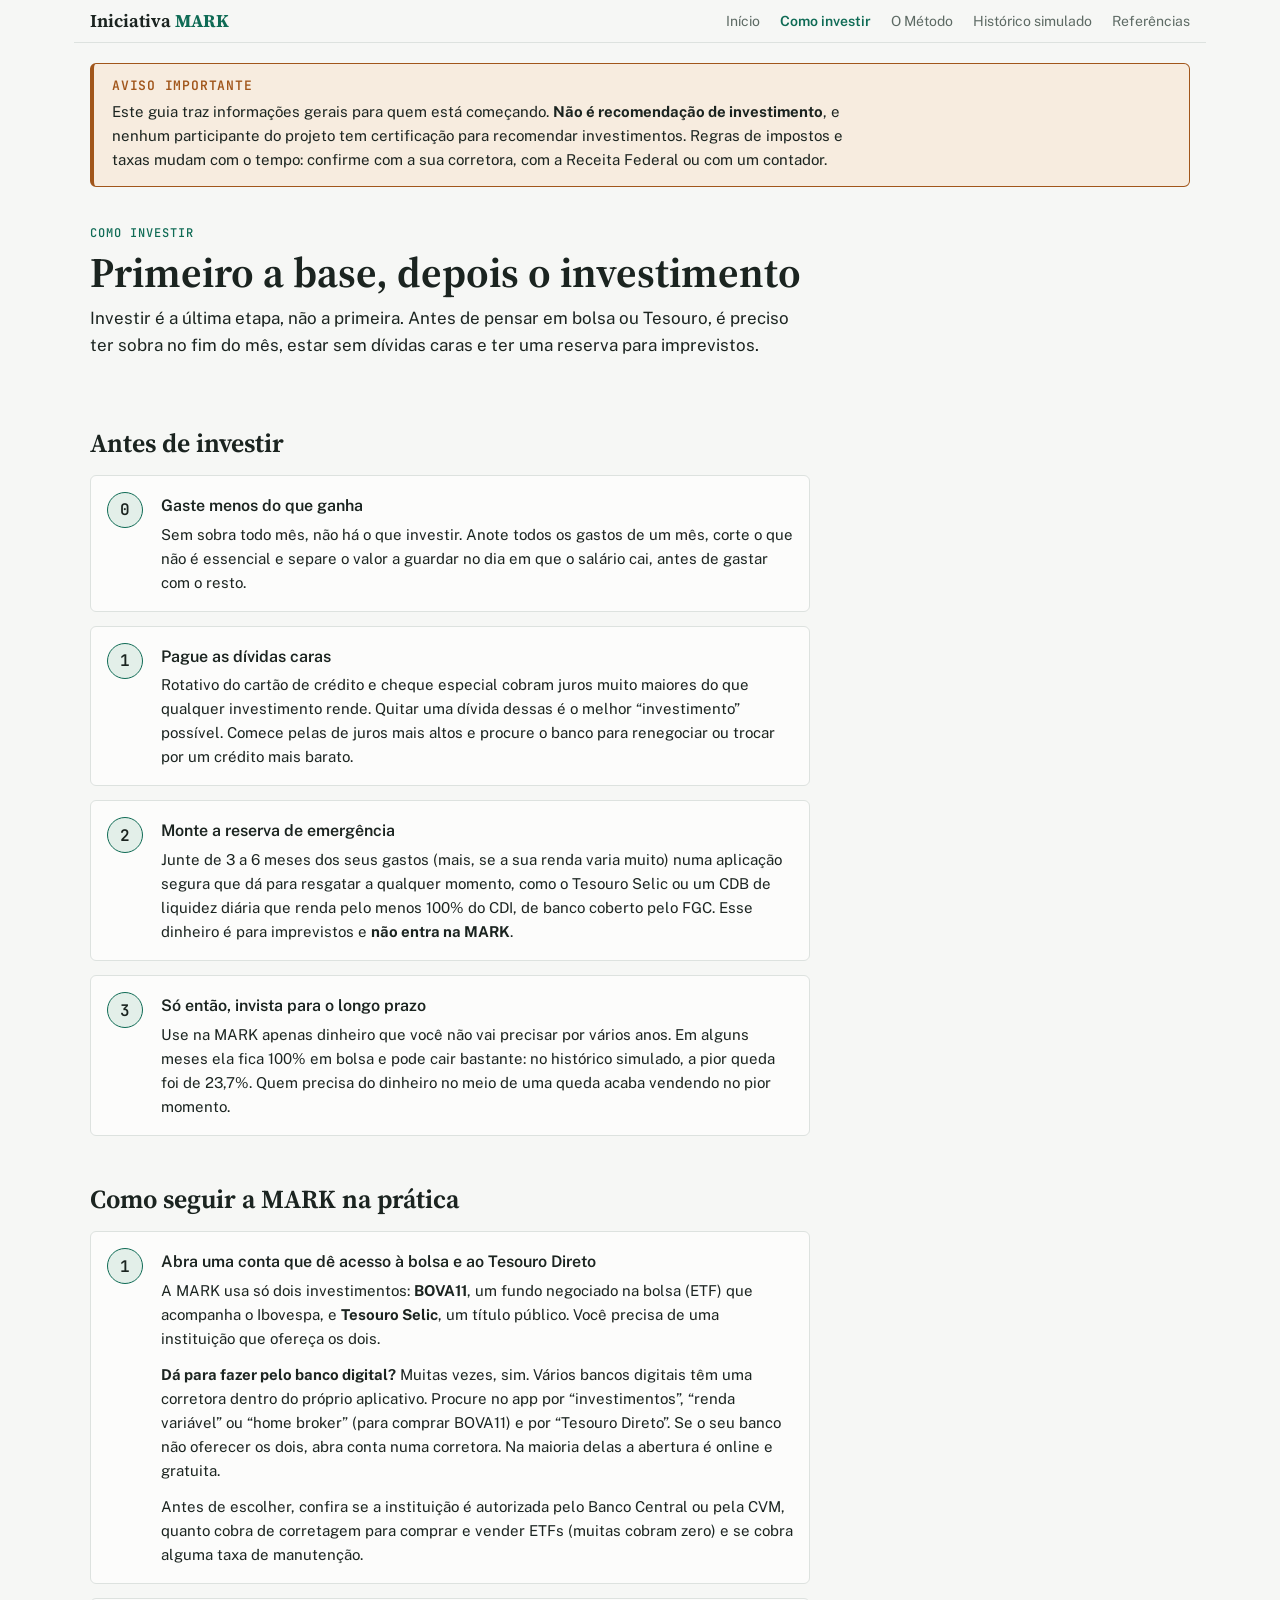
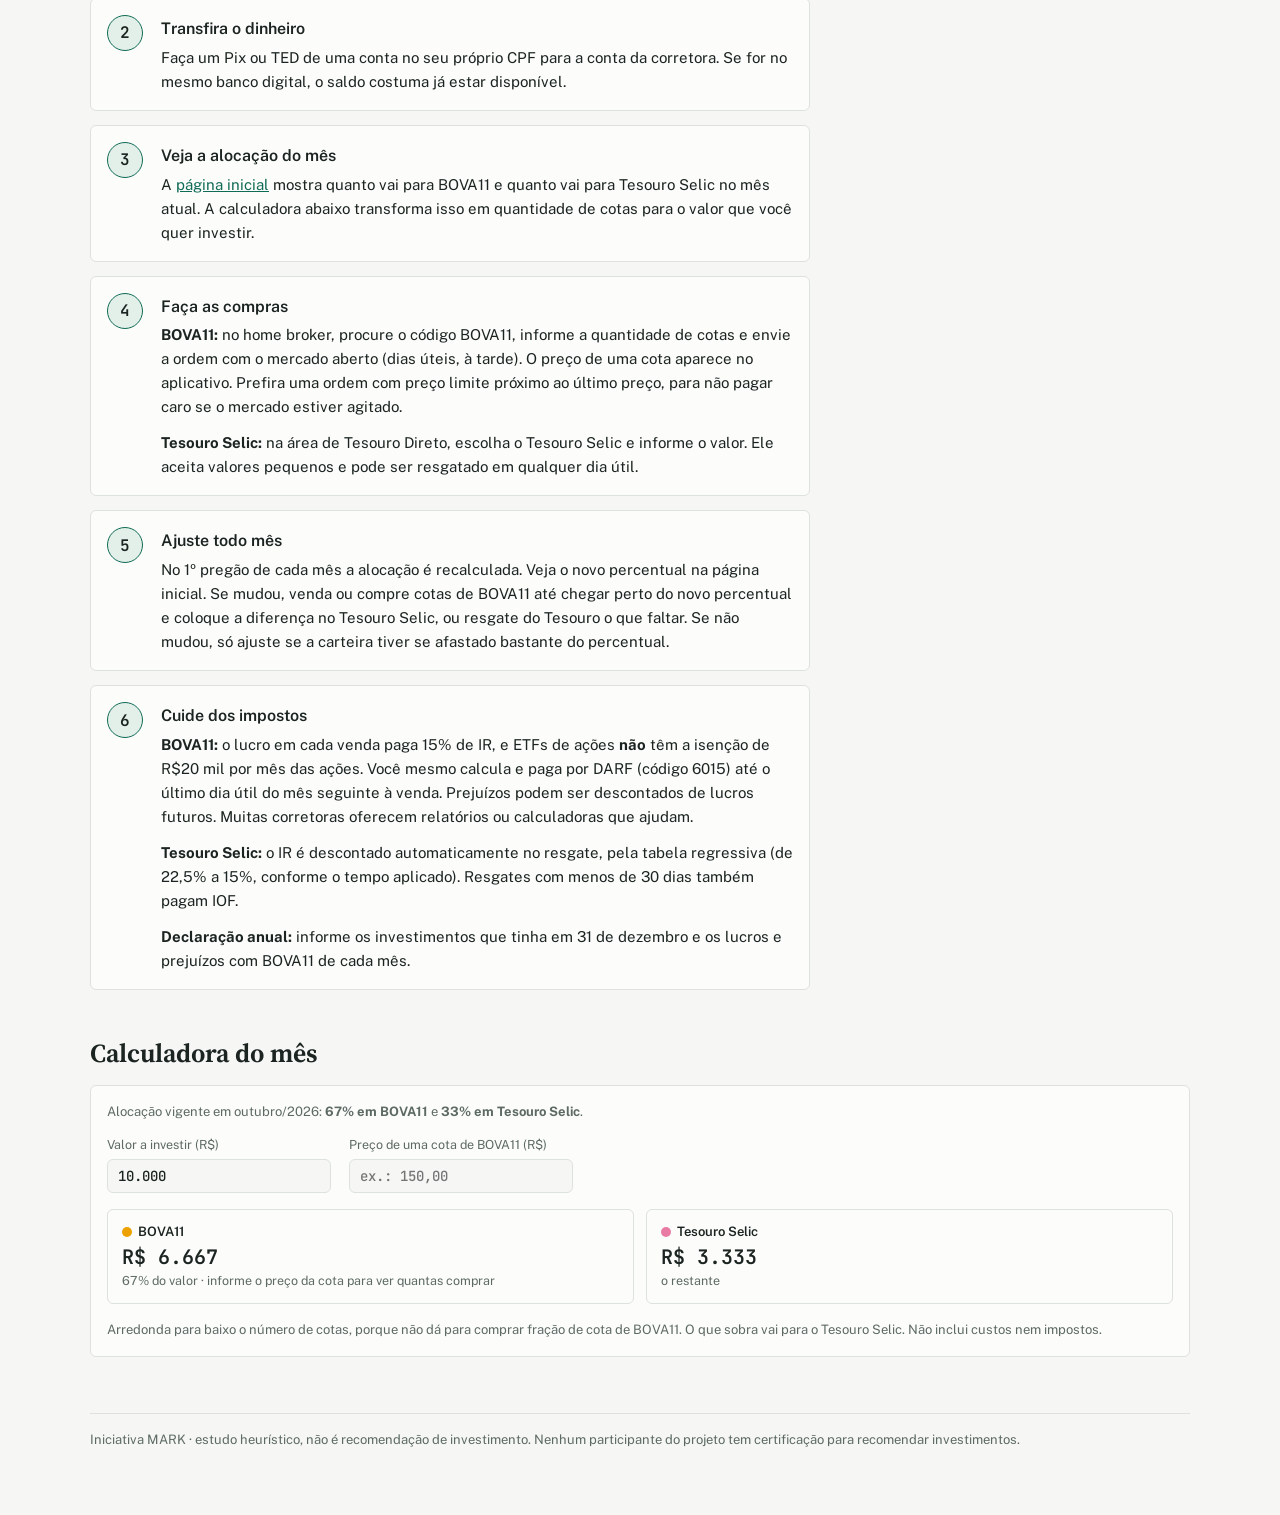
==== como-investir.html @ 8ae4ea08 "Aba Como investir; custos e impostos marcados como estimativas Co-Authored-By: Claude Opus 5.5 (1M c" ====
<!doctype html>
<html lang="pt-BR">
<head>
<meta charset="utf-8">
<meta name="viewport" content="width=device-width, initial-scale=1">
<title>Como investir · Iniciativa MARK</title>
<meta name="description" content="Os passos básicos antes de investir e como seguir a Estratégia MARK na prática: conta, compras, ajuste mensal e impostos.">
<link rel="preconnect" href="https://fonts.googleapis.com">
<link rel="stylesheet" href="https://fonts.googleapis.com/css2?family=Source+Serif+4:opsz,wght@8..60,500;8..60,650&family=Public+Sans:wght@400;500;600&family=JetBrains+Mono:wght@400;500;600&display=swap">
<link rel="stylesheet" href="assets/style.css">
</head>
<body>
<div class="wrap">
<nav class="site-nav" aria-label="Páginas">
  <a class="marca" href="./">Iniciativa <b>MARK</b></a>
  <a class="lk" href="./">Início</a>
  <a class="lk" href="como-investir.html" aria-current="page">Como investir</a>
  <a class="lk" href="metodo.html">O Método</a>
  <a class="lk" href="historico.html">Histórico simulado</a>
  <a class="lk" href="referencias.html">Referências</a>
</nav>

<section class="aviso" aria-label="Aviso importante">
  <strong>Aviso importante</strong>
  <p>Este guia traz informações gerais para quem está começando. <b>Não é recomendação de investimento</b>, e nenhum participante do projeto tem certificação para recomendar investimentos. Regras de impostos e taxas mudam com o tempo: confirme com a sua corretora, com a Receita Federal ou com um contador.</p>
</section>

<header class="pg">
  <div class="eyebrow">Como investir</div>
  <h1>Primeiro a base, depois o investimento</h1>
  <p class="lead prose">Investir é a última etapa, não a primeira. Antes de pensar em bolsa ou Tesouro, é preciso ter sobra no fim do mês, estar sem dívidas caras e ter uma reserva para imprevistos.</p>
</header>

<h2>Antes de investir</h2>
<div class="passos">
  <div class="passo"><span class="num">0</span><div>
    <h3>Gaste menos do que ganha</h3>
    <p>Sem sobra todo mês, não há o que investir. Anote todos os gastos de um mês, corte o que não é essencial e separe o valor a guardar no dia em que o salário cai, antes de gastar com o resto.</p>
  </div></div>
  <div class="passo"><span class="num">1</span><div>
    <h3>Pague as dívidas caras</h3>
    <p>Rotativo do cartão de crédito e cheque especial cobram juros muito maiores do que qualquer investimento rende. Quitar uma dívida dessas é o melhor “investimento” possível. Comece pelas de juros mais altos e procure o banco para renegociar ou trocar por um crédito mais barato.</p>
  </div></div>
  <div class="passo"><span class="num">2</span><div>
    <h3>Monte a reserva de emergência</h3>
    <p>Junte de 3 a 6 meses dos seus gastos (mais, se a sua renda varia muito) numa aplicação segura que dá para resgatar a qualquer momento, como o Tesouro Selic ou um CDB de liquidez diária que renda pelo menos 100% do CDI, de banco coberto pelo FGC. Esse dinheiro é para imprevistos e <b>não entra na MARK</b>.</p>
  </div></div>
  <div class="passo"><span class="num">3</span><div>
    <h3>Só então, invista para o longo prazo</h3>
    <p>Use na MARK apenas dinheiro que você não vai precisar por vários anos. Em alguns meses ela fica 100% em bolsa e pode cair bastante: no histórico simulado, a pior queda foi de 23,7%. Quem precisa do dinheiro no meio de uma queda acaba vendendo no pior momento.</p>
  </div></div>
</div>

<h2>Como seguir a MARK na prática</h2>
<div class="passos">
  <div class="passo"><span class="num">1</span><div>
    <h3>Abra uma conta que dê acesso à bolsa e ao Tesouro Direto</h3>
    <p>A MARK usa só dois investimentos: <b>BOVA11</b>, um fundo negociado na bolsa (ETF) que acompanha o Ibovespa, e <b>Tesouro Selic</b>, um título público. Você precisa de uma instituição que ofereça os dois.</p>
    <p><b>Dá para fazer pelo banco digital?</b> Muitas vezes, sim. Vários bancos digitais têm uma corretora dentro do próprio aplicativo. Procure no app por “investimentos”, “renda variável” ou “home broker” (para comprar BOVA11) e por “Tesouro Direto”. Se o seu banco não oferecer os dois, abra conta numa corretora. Na maioria delas a abertura é online e gratuita.</p>
    <p>Antes de escolher, confira se a instituição é autorizada pelo Banco Central ou pela CVM, quanto cobra de corretagem para comprar e vender ETFs (muitas cobram zero) e se cobra alguma taxa de manutenção.</p>
  </div></div>
  <div class="passo"><span class="num">2</span><div>
    <h3>Transfira o dinheiro</h3>
    <p>Faça um Pix ou TED de uma conta no seu próprio CPF para a conta da corretora. Se for no mesmo banco digital, o saldo costuma já estar disponível.</p>
  </div></div>
  <div class="passo"><span class="num">3</span><div>
    <h3>Veja a alocação do mês</h3>
    <p>A <a href="./">página inicial</a> mostra quanto vai para BOVA11 e quanto vai para Tesouro Selic no mês atual. A calculadora abaixo transforma isso em quantidade de cotas para o valor que você quer investir.</p>
  </div></div>
  <div class="passo"><span class="num">4</span><div>
    <h3>Faça as compras</h3>
    <p><b>BOVA11:</b> no home broker, procure o código BOVA11, informe a quantidade de cotas e envie a ordem com o mercado aberto (dias úteis, à tarde). O preço de uma cota aparece no aplicativo. Prefira uma ordem com preço limite próximo ao último preço, para não pagar caro se o mercado estiver agitado.</p>
    <p><b>Tesouro Selic:</b> na área de Tesouro Direto, escolha o Tesouro Selic e informe o valor. Ele aceita valores pequenos e pode ser resgatado em qualquer dia útil.</p>
  </div></div>
  <div class="passo"><span class="num">5</span><div>
    <h3>Ajuste todo mês</h3>
    <p>No 1º pregão de cada mês a alocação é recalculada. Veja o novo percentual na página inicial. Se mudou, venda ou compre cotas de BOVA11 até chegar perto do novo percentual e coloque a diferença no Tesouro Selic, ou resgate do Tesouro o que faltar. Se não mudou, só ajuste se a carteira tiver se afastado bastante do percentual.</p>
  </div></div>
  <div class="passo"><span class="num">6</span><div>
    <h3>Cuide dos impostos</h3>
    <p><b>BOVA11:</b> o lucro em cada venda paga 15% de IR, e ETFs de ações <b>não</b> têm a isenção de R$20 mil por mês das ações. Você mesmo calcula e paga por DARF (código 6015) até o último dia útil do mês seguinte à venda. Prejuízos podem ser descontados de lucros futuros. Muitas corretoras oferecem relatórios ou calculadoras que ajudam.</p>
    <p><b>Tesouro Selic:</b> o IR é descontado automaticamente no resgate, pela tabela regressiva (de 22,5% a 15%, conforme o tempo aplicado). Resgates com menos de 30 dias também pagam IOF.</p>
    <p><b>Declaração anual:</b> informe os investimentos que tinha em 31 de dezembro e os lucros e prejuízos com BOVA11 de cada mês.</p>
  </div></div>
</div>

<h2>Calculadora do mês</h2>
<div class="panel calc">
  <p class="meta" id="cAloc" style="margin-top:0">Carregando a alocação do mês…</p>
  <div class="filtro-campos">
    <label>Valor a investir (R$) <input type="text" inputmode="numeric" id="cValor" value="10.000"></label>
    <label>Preço de uma cota de BOVA11 (R$) <input type="text" inputmode="decimal" id="cPreco" placeholder="ex.: 150,00"></label>
  </div>
  <div class="kpis" id="cRes"></div>
  <p class="meta" style="margin:0">Arredonda para baixo o número de cotas, porque não dá para comprar fração de cota de BOVA11. O que sobra vai para o Tesouro Selic. Não inclui custos nem impostos.</p>
</div>
<footer>
  <span>Iniciativa MARK · estudo heurístico, não é recomendação de investimento. Nenhum participante do projeto tem certificação para recomendar investimentos.</span>
</footer>
</div>
<script src="assets/comum.js"></script>
<script>
const num = s => +String(s).replace(/\./g,"").replace(",",".").replace(/[^0-9.]/g,"");
carregar("data/sinais.json").then(S => {
  const meses = Object.keys(S.meses).sort(), k = meses[meses.length-1], b = S.meses[k].bova11;
  document.getElementById("cAloc").innerHTML = "Alocação vigente em " + mesBR(k) + ": <b>" + pct(b,0) + " em BOVA11</b> e <b>" + pct(1-b,0) + " em Tesouro Selic</b>.";
  const V = document.getElementById("cValor"), P = document.getElementById("cPreco");
  function calc(){
    const v = num(V.value), p = num(P.value), el = document.getElementById("cRes");
    if (!(v > 0)) { el.innerHTML = ""; return; }
    const alvo = v * b;
    let html = '<div class="kpi"><span class="nome"><span class="dot" style="background:var(--s-bova)"></span>BOVA11</span><b>' + reais(alvo) + '</b><span>' + pct(b,0) + ' do valor</span></div>';
    let selic = v - alvo;
    if (p > 0) {
      const cotas = Math.floor(alvo / p), gasto = cotas * p; selic = v - gasto;
      html = '<div class="kpi"><span class="nome"><span class="dot" style="background:var(--s-bova)"></span>BOVA11</span><b>' + nf0.format(cotas) + ' cotas</b><span>cerca de ' + reais(gasto) + '</span></div>';
    } else html = html.replace('</span></div>', ' · informe o preço da cota para ver quantas comprar</span></div>');
    html += '<div class="kpi"><span class="nome"><span class="dot" style="background:var(--s-selic)"></span>Tesouro Selic</span><b>' + reais(selic) + '</b><span>o restante</span></div>';
    el.innerHTML = html;
  }
  V.oninput = calc; P.oninput = calc; calc();
});
</script>
</body>
</html>
---- assets/style.css ----
/* Iniciativa MARK: estilos comuns a todas as páginas */
:root{
  --bg:#f6f7f5; --surface:#fcfcfb; --fg:#1b2420; --muted:#5d6a64; --line:#dde2df; --grid:#e8ebe9;
  --accent:#0f6b55; --accent-soft:#e3efe9; --warn:#a1561b; --warn-soft:#f7ecdf; --neg:#b03a2e; --pos:#1f7a4d;
  --s-mark:#2a78d6; --s-bova:#eda100; --s-selic:#e87ba4; --s-smal:#008300;
  --f-display:"Source Serif 4",Georgia,serif; --f-body:"Public Sans",system-ui,sans-serif; --f-mono:"JetBrains Mono",ui-monospace,monospace;
}
@media (prefers-color-scheme: dark){:root:not([data-theme="light"]){
  --bg:#121715; --surface:#1a1a19; --fg:#e8ede9; --muted:#a3ada8; --line:#2f3733; --grid:#262d29;
  --accent:#4fc39f; --accent-soft:#1d3a31; --warn:#e3a35f; --warn-soft:#2c2318; --neg:#ec7a6c; --pos:#61c98f;
  --s-mark:#3987e5; --s-bova:#c98500; --s-selic:#d55181; --s-smal:#008300; color-scheme:dark}}
:root[data-theme="dark"]{
  --bg:#121715; --surface:#1a1a19; --fg:#e8ede9; --muted:#a3ada8; --line:#2f3733; --grid:#262d29;
  --accent:#4fc39f; --accent-soft:#1d3a31; --warn:#e3a35f; --warn-soft:#2c2318; --neg:#ec7a6c; --pos:#61c98f;
  --s-mark:#3987e5; --s-bova:#c98500; --s-selic:#d55181; --s-smal:#008300; color-scheme:dark}
*{box-sizing:border-box}
html{-webkit-text-size-adjust:100%}
body{margin:0;background:var(--bg);color:var(--fg);font:15px/1.6 var(--f-body);padding-inline:16px;padding-block:0 64px}
.wrap{max-width:1100px;margin:0 auto}
.prose{max-width:70ch}
.site-nav{position:sticky;top:0;z-index:5;background:var(--bg);border-bottom:1px solid var(--line);margin-inline:-16px;padding:10px 16px;display:flex;align-items:center;gap:6px 20px;flex-wrap:wrap}
.site-nav .marca{font:650 18px/1 var(--f-display);color:var(--fg);text-decoration:none;margin-right:auto}
.site-nav .marca b{color:var(--accent)}
.site-nav a.lk{color:var(--muted);text-decoration:none;font-size:14px}
.site-nav a.lk:hover,.site-nav a.lk:focus-visible,.site-nav a.lk[aria-current="page"]{color:var(--accent)}
.site-nav a.lk[aria-current="page"]{font-weight:600}
header.pg{padding-block:32px 8px;display:grid;gap:10px}
.eyebrow{font:500 12px/1 var(--f-mono);letter-spacing:.08em;text-transform:uppercase;color:var(--accent)}
h1{font:650 clamp(28px,5vw,42px)/1.1 var(--f-display);margin:0;text-wrap:balance}
h2{font:650 26px/1.2 var(--f-display);margin:48px 0 8px;text-wrap:balance}
h3{font:600 16px/1.3 var(--f-body);margin:24px 0 6px}
p{margin:0 0 12px}
.lead{font-size:17px}
.meta{color:var(--muted);font-size:13px}
a{color:var(--accent)}
.aviso{margin:20px 0 8px;border:1px solid var(--warn);border-left-width:4px;background:var(--warn-soft);border-radius:6px;padding:14px 18px;display:grid;gap:6px}
.aviso strong{font:600 13px/1.2 var(--f-mono);letter-spacing:.06em;text-transform:uppercase;color:var(--warn)}
.aviso p{margin:0;max-width:85ch}
.panel{background:var(--surface);border:1px solid var(--line);border-radius:6px;padding:16px;margin:16px 0;min-width:0}
.chartbox{position:relative;height:360px}
.chartbox.sm{height:250px}
.legend{display:flex;flex-wrap:wrap;gap:6px 14px;font-size:13px;margin-bottom:10px}
.legend button{all:unset;cursor:pointer;display:inline-flex;align-items:center;gap:6px;color:var(--fg)}
.legend button[aria-pressed="false"]{opacity:.35}
.legend button:focus-visible,.chip:focus-visible{outline:2px solid var(--accent);outline-offset:2px}
.legend i{width:14px;height:3px;border-radius:2px;display:inline-block}
.legend .sw{width:12px;height:12px;border-radius:2px}
.toolbar{display:flex;flex-wrap:wrap;gap:8px;align-items:center;margin-bottom:8px;font-size:13px;color:var(--muted)}
.chip{all:unset;cursor:pointer;border:1px solid var(--line);border-radius:999px;padding:3px 10px;font:500 12.5px var(--f-mono);color:var(--muted)}
.chip[aria-pressed="true"]{background:var(--accent-soft);border-color:var(--accent);color:var(--fg)}
.tscroll{overflow-x:auto;border:1px solid var(--line);border-radius:6px;background:var(--surface)}
table{border-collapse:collapse;width:100%;font-size:13px;font-variant-numeric:tabular-nums}
th,td{padding:7px 10px;text-align:right;white-space:nowrap;border-bottom:1px solid var(--line)}
th{font-weight:600;color:var(--muted);font-size:12px}
th:first-child,td:first-child{text-align:left}
tbody tr:last-child td{border-bottom:none}
.dot{display:inline-block;width:10px;height:10px;border-radius:50%;margin-right:6px;vertical-align:-1px}
.kpis{display:grid;grid-template-columns:repeat(auto-fit,minmax(160px,1fr));gap:12px;margin:16px 0}
.kpi{background:var(--surface);border:1px solid var(--line);border-radius:6px;padding:12px 14px;display:grid;gap:2px;align-content:start}
.kpi b{font:600 20px/1.2 var(--f-mono);font-variant-numeric:tabular-nums}
.kpi span{font-size:12.5px;color:var(--muted)}
.kpi .nome{font-size:13px;color:var(--fg);font-weight:600;display:flex;align-items:center}
.grid2{display:grid;grid-template-columns:repeat(auto-fit,minmax(min(100%,440px),1fr));gap:16px}
.grid2>*{min-width:0}
.callout{border-left:3px solid var(--accent);background:var(--surface);padding:12px 16px;margin:16px 0;max-width:75ch;font-size:14px}
.neg{color:var(--neg)} .pos{color:var(--pos)}
/* alocação do mês */
.aloc{display:grid;grid-template-columns:repeat(auto-fit,minmax(min(100%,300px),1fr));gap:16px;margin:16px 0}
.aloc .panel{margin:0}
.barra{display:flex;height:44px;border-radius:6px;overflow:hidden;margin:12px 0 10px;gap:2px}
.barra span{display:flex;align-items:center;justify-content:center;color:#fff;font:600 15px var(--f-mono);min-width:0}
.aloc-linhas{display:grid;gap:6px;font-size:14px}
.aloc-linhas div{display:flex;justify-content:space-between;gap:12px}
.aloc-linhas b{font-family:var(--f-mono)}
.relogio{display:grid;grid-template-columns:repeat(4,minmax(0,1fr));gap:8px;margin:12px 0 8px}
.relogio div{background:var(--bg);border:1px solid var(--line);border-radius:6px;padding:10px 4px;text-align:center;display:grid;gap:2px}
.relogio b{font:600 clamp(22px,5vw,32px)/1 var(--f-mono);font-variant-numeric:tabular-nums}
.relogio span{font-size:12px;color:var(--muted)}
.vazio{border:1px dashed var(--line);border-radius:6px;padding:20px;text-align:center;color:var(--muted);background:var(--surface)}
.rule{display:grid;grid-template-columns:repeat(4,minmax(0,1fr));gap:8px;max-width:620px;margin:12px 0}
.rule div{display:grid;gap:4px;font-size:12.5px;text-align:center}
.rule .stack{height:120px;display:flex;flex-direction:column-reverse;border-radius:4px;overflow:hidden;gap:2px;background:var(--surface)}
.rule .stack span{display:block}
.rule b{font:600 13px var(--f-mono)}
.rule .atual{outline:2px solid var(--accent);outline-offset:3px;border-radius:4px}
ol.refs{padding-left:22px;max-width:85ch;display:grid;gap:8px;font-size:14px}
footer{margin-top:56px;color:var(--muted);font-size:13px;border-top:1px solid var(--line);padding-top:16px;display:grid;gap:6px}
@media (max-width:600px){.chartbox{height:300px}}
@media (prefers-reduced-motion:reduce){*{transition:none!important;animation:none!important}}
/* filtro de período */
.filtro-campos{display:flex;flex-wrap:wrap;gap:10px 18px;font-size:14px}
.filtro-campos label{display:grid;gap:4px;color:var(--muted);font-size:12.5px}
.filtro-campos input{font:500 14px var(--f-mono);color:var(--fg);background:var(--bg);border:1px solid var(--line);border-radius:6px;padding:7px 10px;min-width:0;color-scheme:inherit}
.filtro-campos input:focus-visible{outline:2px solid var(--accent);outline-offset:1px}
#fCap{width:130px}
.tscroll thead th{position:sticky;top:0;background:var(--surface);z-index:1}
/* passos numerados */
.passos{display:grid;gap:14px;margin:16px 0;max-width:80ch}
.passo{display:grid;grid-template-columns:40px minmax(0,1fr);gap:14px;background:var(--surface);border:1px solid var(--line);border-radius:6px;padding:16px}
.passo .num{width:36px;height:36px;border-radius:50%;background:var(--accent-soft);border:1px solid var(--accent);display:flex;align-items:center;justify-content:center;font:600 16px var(--f-mono);color:var(--fg)}
.passo h3{margin:4px 0 6px}
.passo p:last-child{margin-bottom:0}
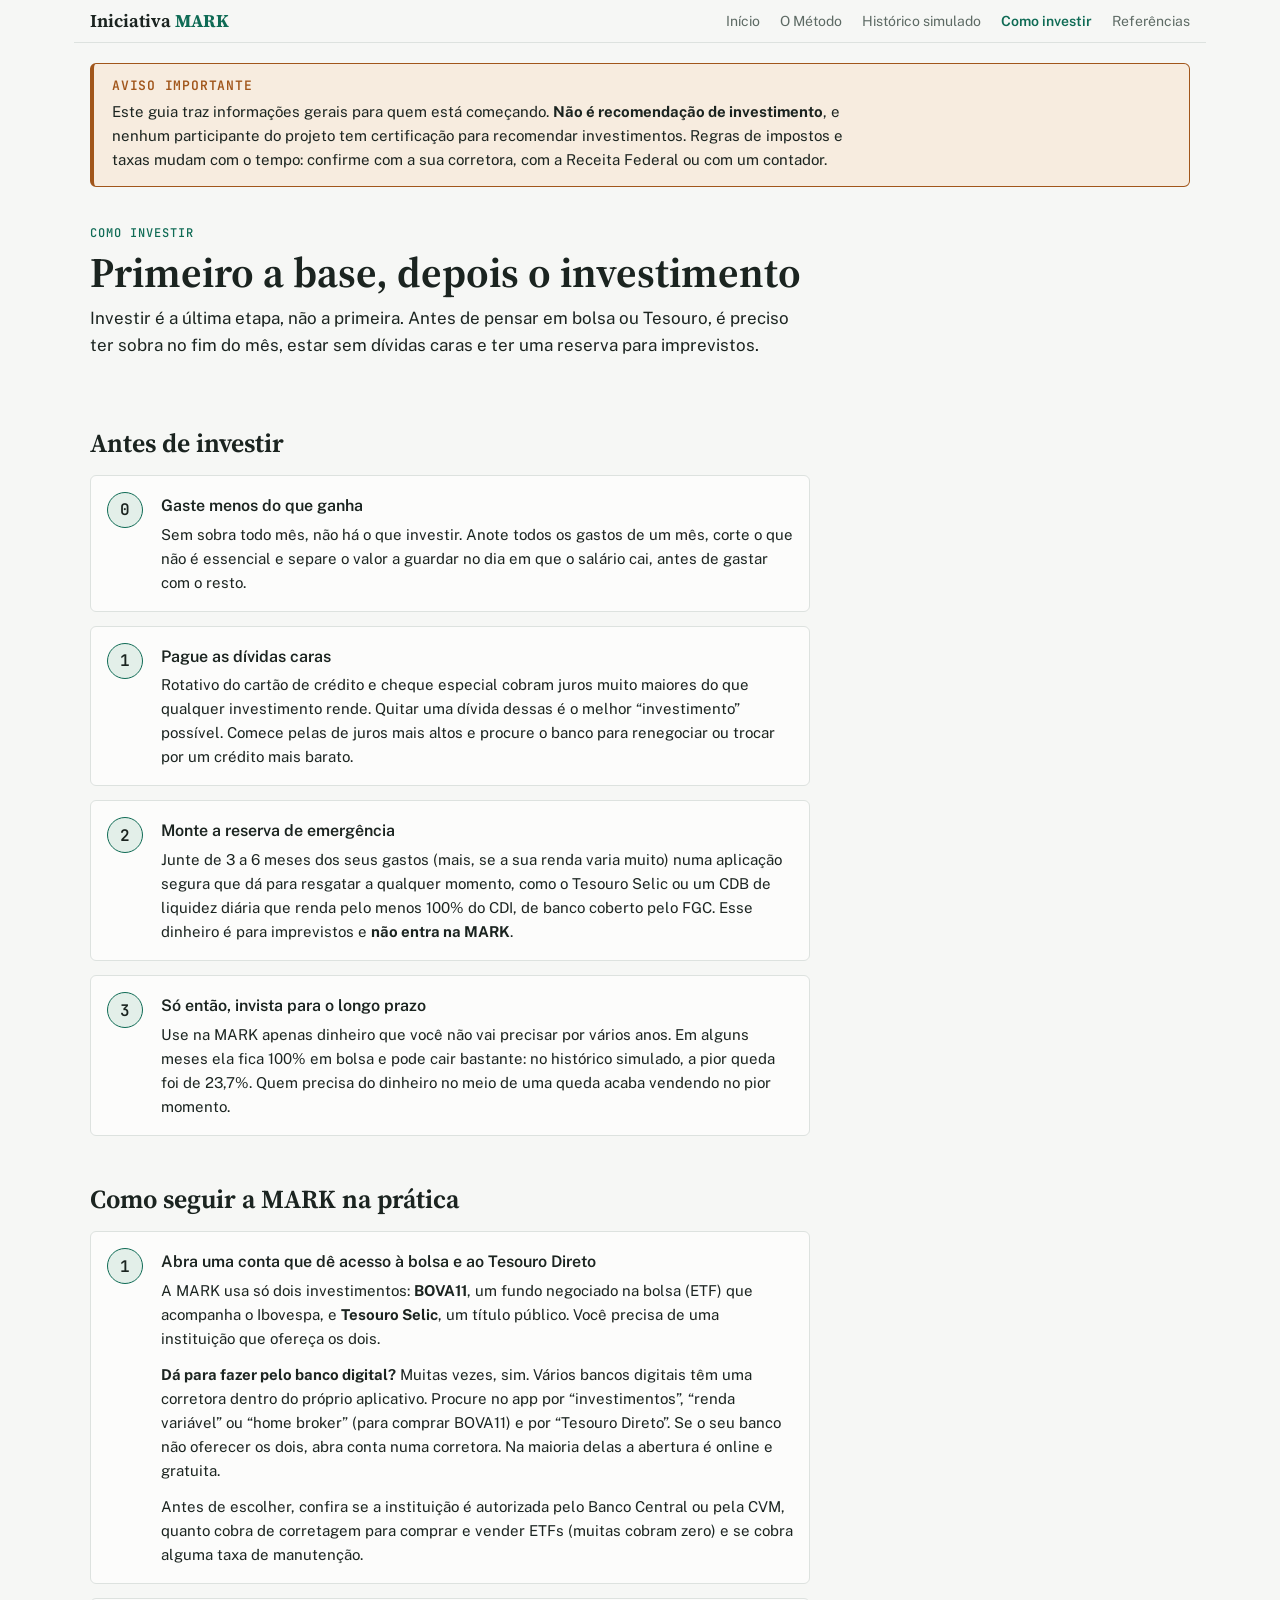
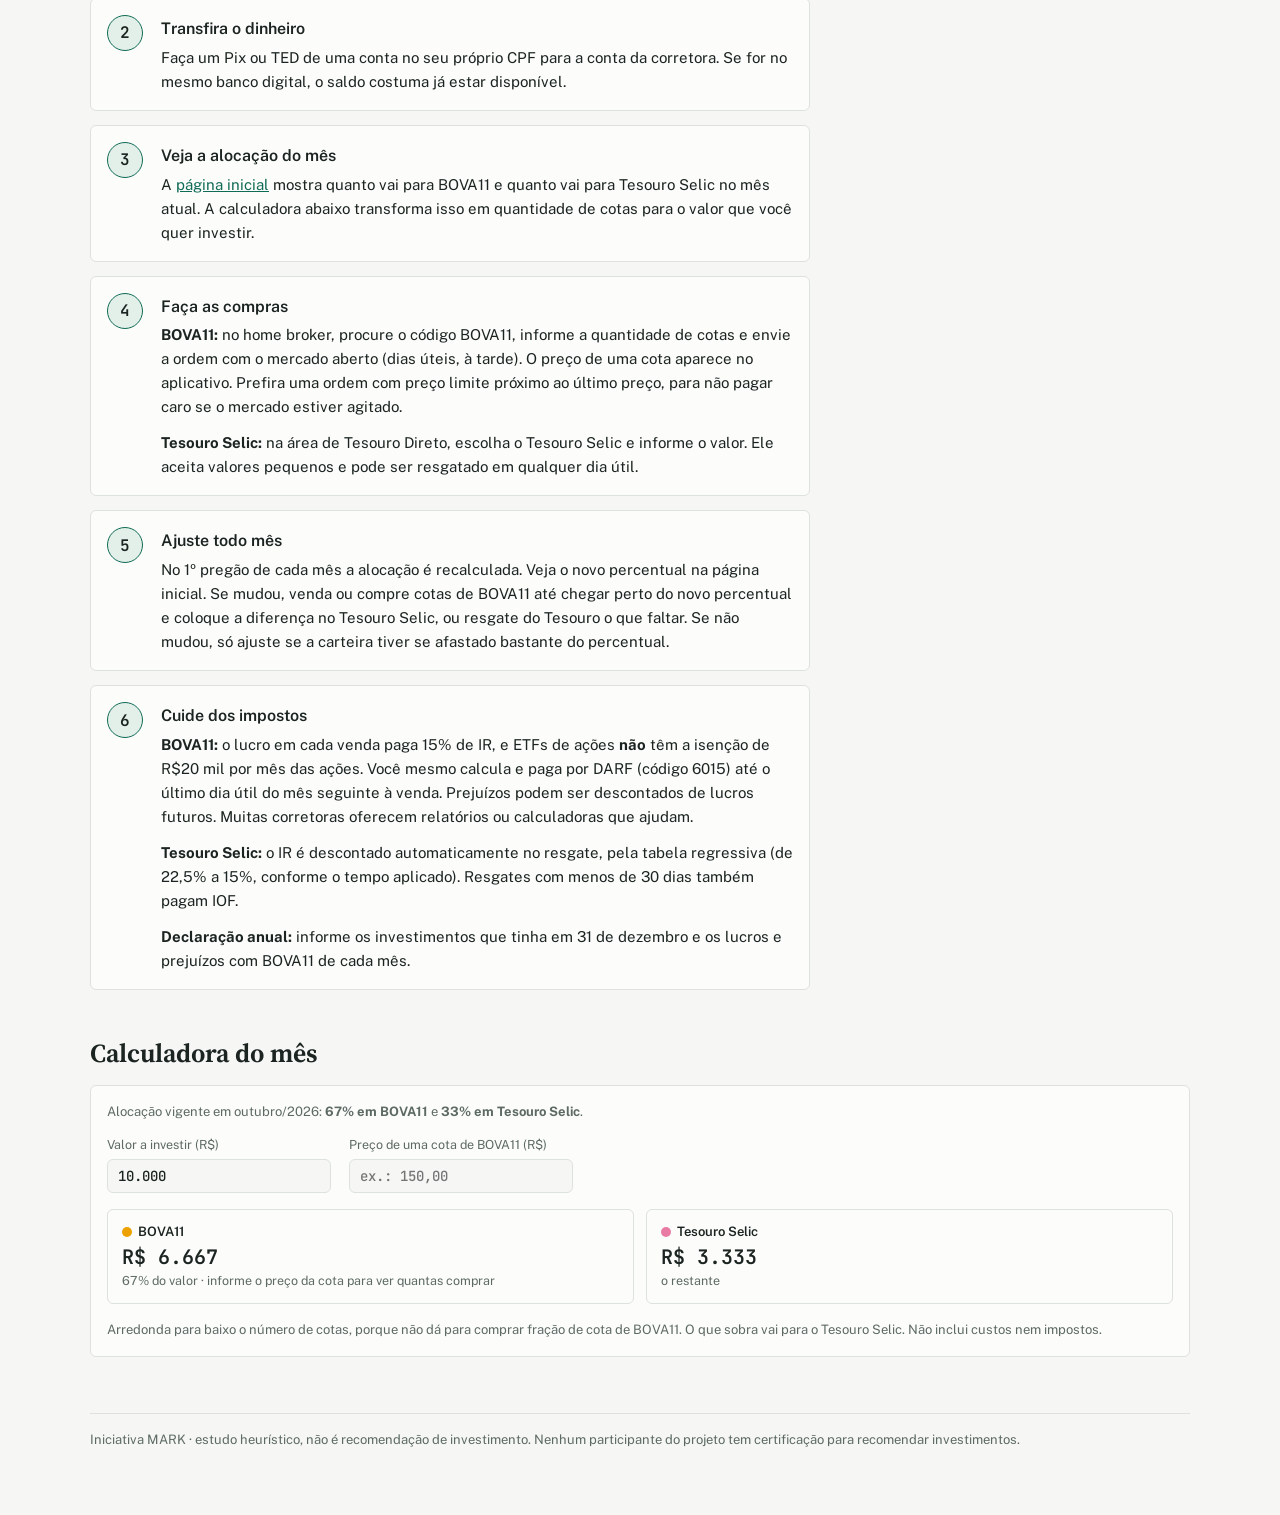
==== commit 26b96f5c: "Aba Como investir antes de Referências Co-Authored-By: Claude Opus 5.5 (1M context) <noreply@anthrop" ====
--- a/como-investir.html
+++ b/como-investir.html
@@ -14,9 +14,9 @@
 <nav class="site-nav" aria-label="Páginas">
   <a class="marca" href="./">Iniciativa <b>MARK</b></a>
   <a class="lk" href="./">Início</a>
-  <a class="lk" href="como-investir.html" aria-current="page">Como investir</a>
   <a class="lk" href="metodo.html">O Método</a>
   <a class="lk" href="historico.html">Histórico simulado</a>
+  <a class="lk" href="como-investir.html" aria-current="page">Como investir</a>
   <a class="lk" href="referencias.html">Referências</a>
 </nav>
 
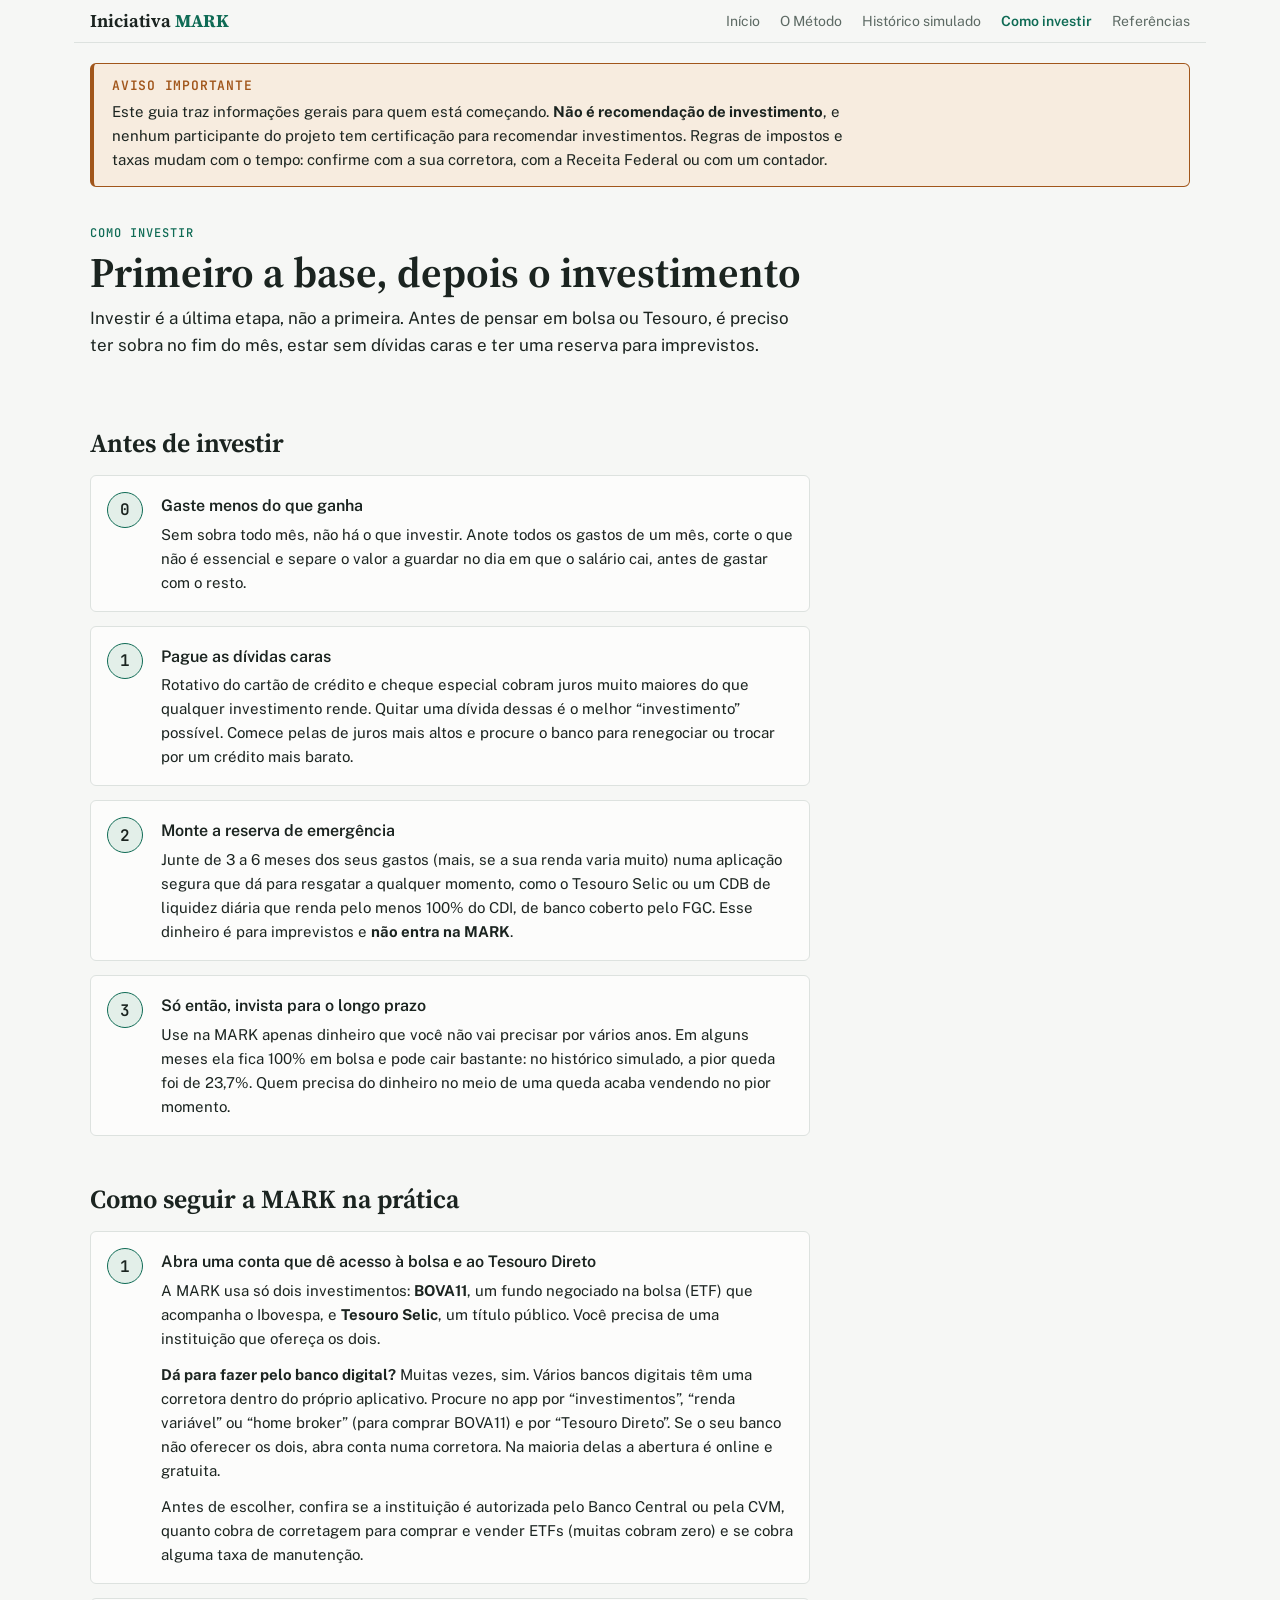
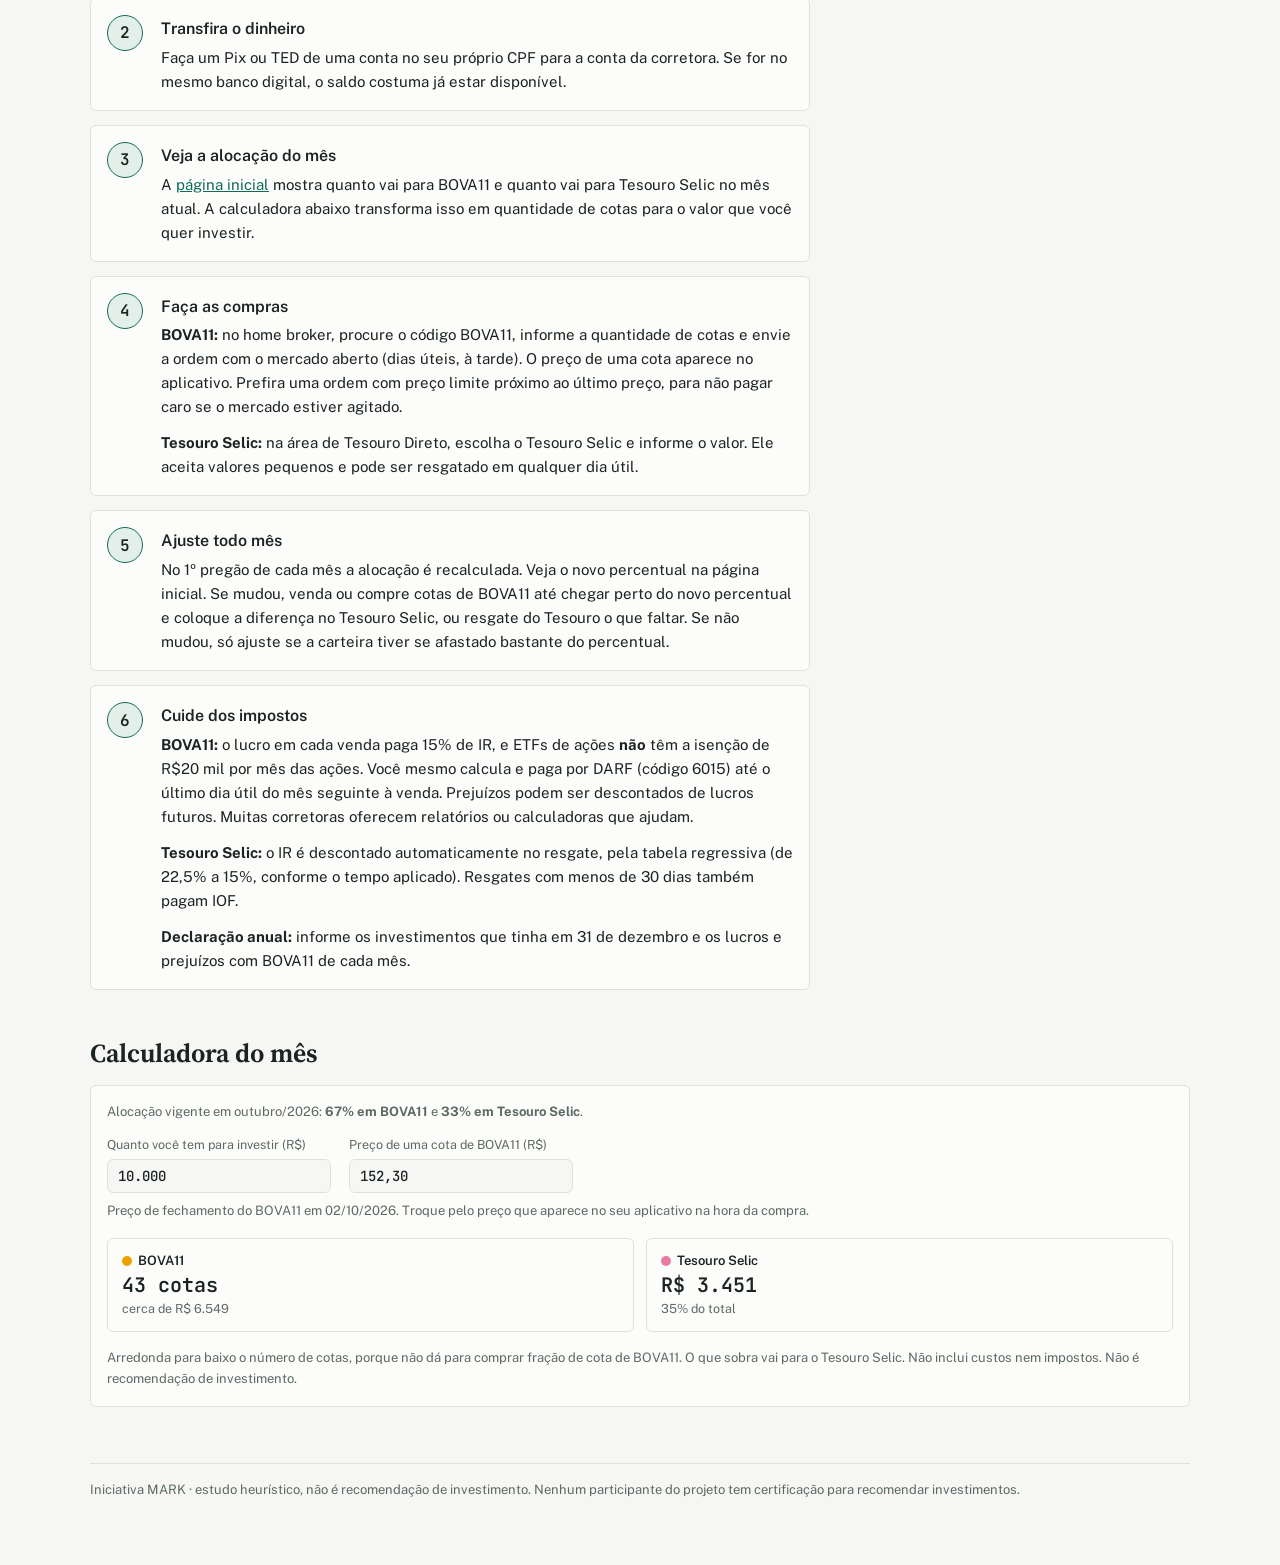
==== commit 77392903: "Calculadora na home: cotas de BOVA11 e valor em Selic; preço diário do BOVA11 Co-Authored-By: Claude" ====
--- a/como-investir.html
+++ b/como-investir.html
@@ -85,41 +85,12 @@
 </div>
 
 <h2>Calculadora do mês</h2>
-<div class="panel calc">
-  <p class="meta" id="cAloc" style="margin-top:0">Carregando a alocação do mês…</p>
-  <div class="filtro-campos">
-    <label>Valor a investir (R$) <input type="text" inputmode="numeric" id="cValor" value="10.000"></label>
-    <label>Preço de uma cota de BOVA11 (R$) <input type="text" inputmode="decimal" id="cPreco" placeholder="ex.: 150,00"></label>
-  </div>
-  <div class="kpis" id="cRes"></div>
-  <p class="meta" style="margin:0">Arredonda para baixo o número de cotas, porque não dá para comprar fração de cota de BOVA11. O que sobra vai para o Tesouro Selic. Não inclui custos nem impostos.</p>
-</div>
+<div class="panel calc" id="calc"></div>
 <footer>
   <span>Iniciativa MARK · estudo heurístico, não é recomendação de investimento. Nenhum participante do projeto tem certificação para recomendar investimentos.</span>
 </footer>
 </div>
 <script src="assets/comum.js"></script>
-<script>
-const num = s => +String(s).replace(/\./g,"").replace(",",".").replace(/[^0-9.]/g,"");
-carregar("data/sinais.json").then(S => {
-  const meses = Object.keys(S.meses).sort(), k = meses[meses.length-1], b = S.meses[k].bova11;
-  document.getElementById("cAloc").innerHTML = "Alocação vigente em " + mesBR(k) + ": <b>" + pct(b,0) + " em BOVA11</b> e <b>" + pct(1-b,0) + " em Tesouro Selic</b>.";
-  const V = document.getElementById("cValor"), P = document.getElementById("cPreco");
-  function calc(){
-    const v = num(V.value), p = num(P.value), el = document.getElementById("cRes");
-    if (!(v > 0)) { el.innerHTML = ""; return; }
-    const alvo = v * b;
-    let html = '<div class="kpi"><span class="nome"><span class="dot" style="background:var(--s-bova)"></span>BOVA11</span><b>' + reais(alvo) + '</b><span>' + pct(b,0) + ' do valor</span></div>';
-    let selic = v - alvo;
-    if (p > 0) {
-      const cotas = Math.floor(alvo / p), gasto = cotas * p; selic = v - gasto;
-      html = '<div class="kpi"><span class="nome"><span class="dot" style="background:var(--s-bova)"></span>BOVA11</span><b>' + nf0.format(cotas) + ' cotas</b><span>cerca de ' + reais(gasto) + '</span></div>';
-    } else html = html.replace('</span></div>', ' · informe o preço da cota para ver quantas comprar</span></div>');
-    html += '<div class="kpi"><span class="nome"><span class="dot" style="background:var(--s-selic)"></span>Tesouro Selic</span><b>' + reais(selic) + '</b><span>o restante</span></div>';
-    el.innerHTML = html;
-  }
-  V.oninput = calc; P.oninput = calc; calc();
-});
-</script>
+<script>calculadora(document.getElementById("calc"));</script>
 </body>
 </html>
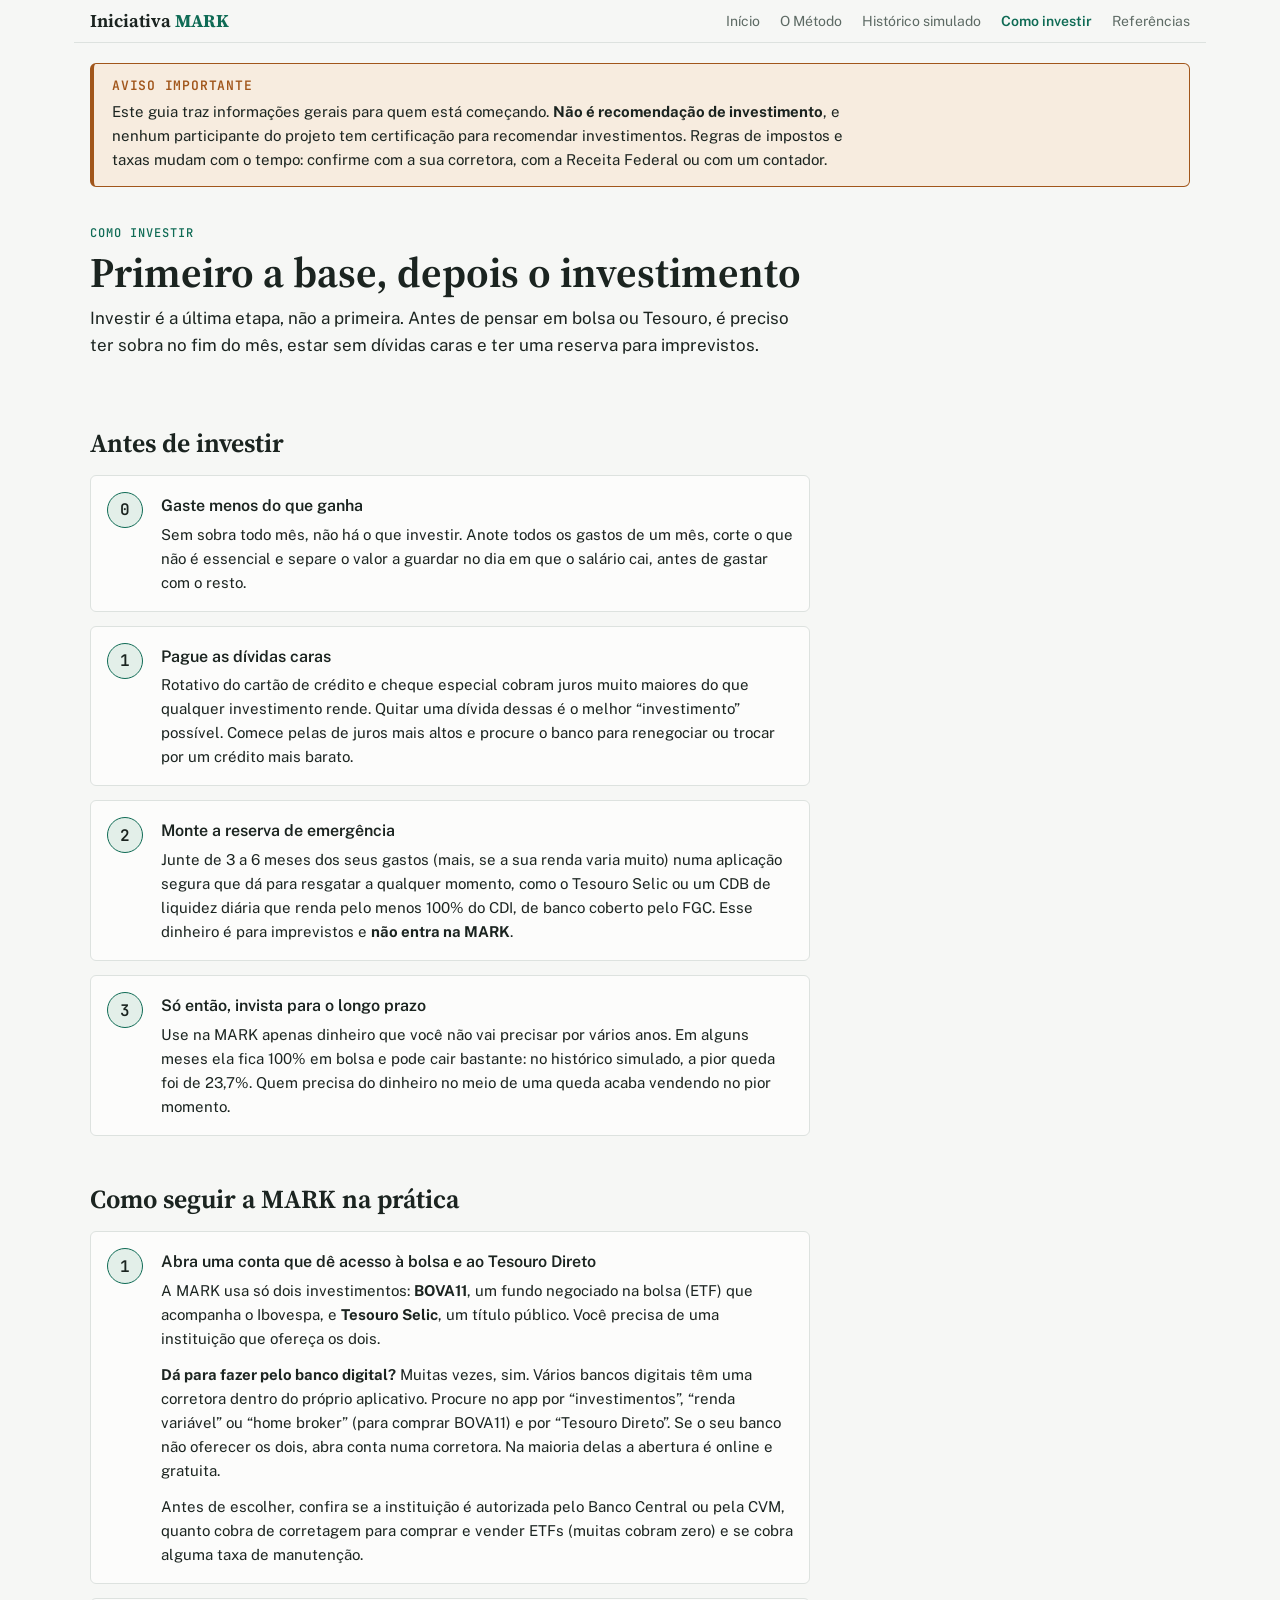
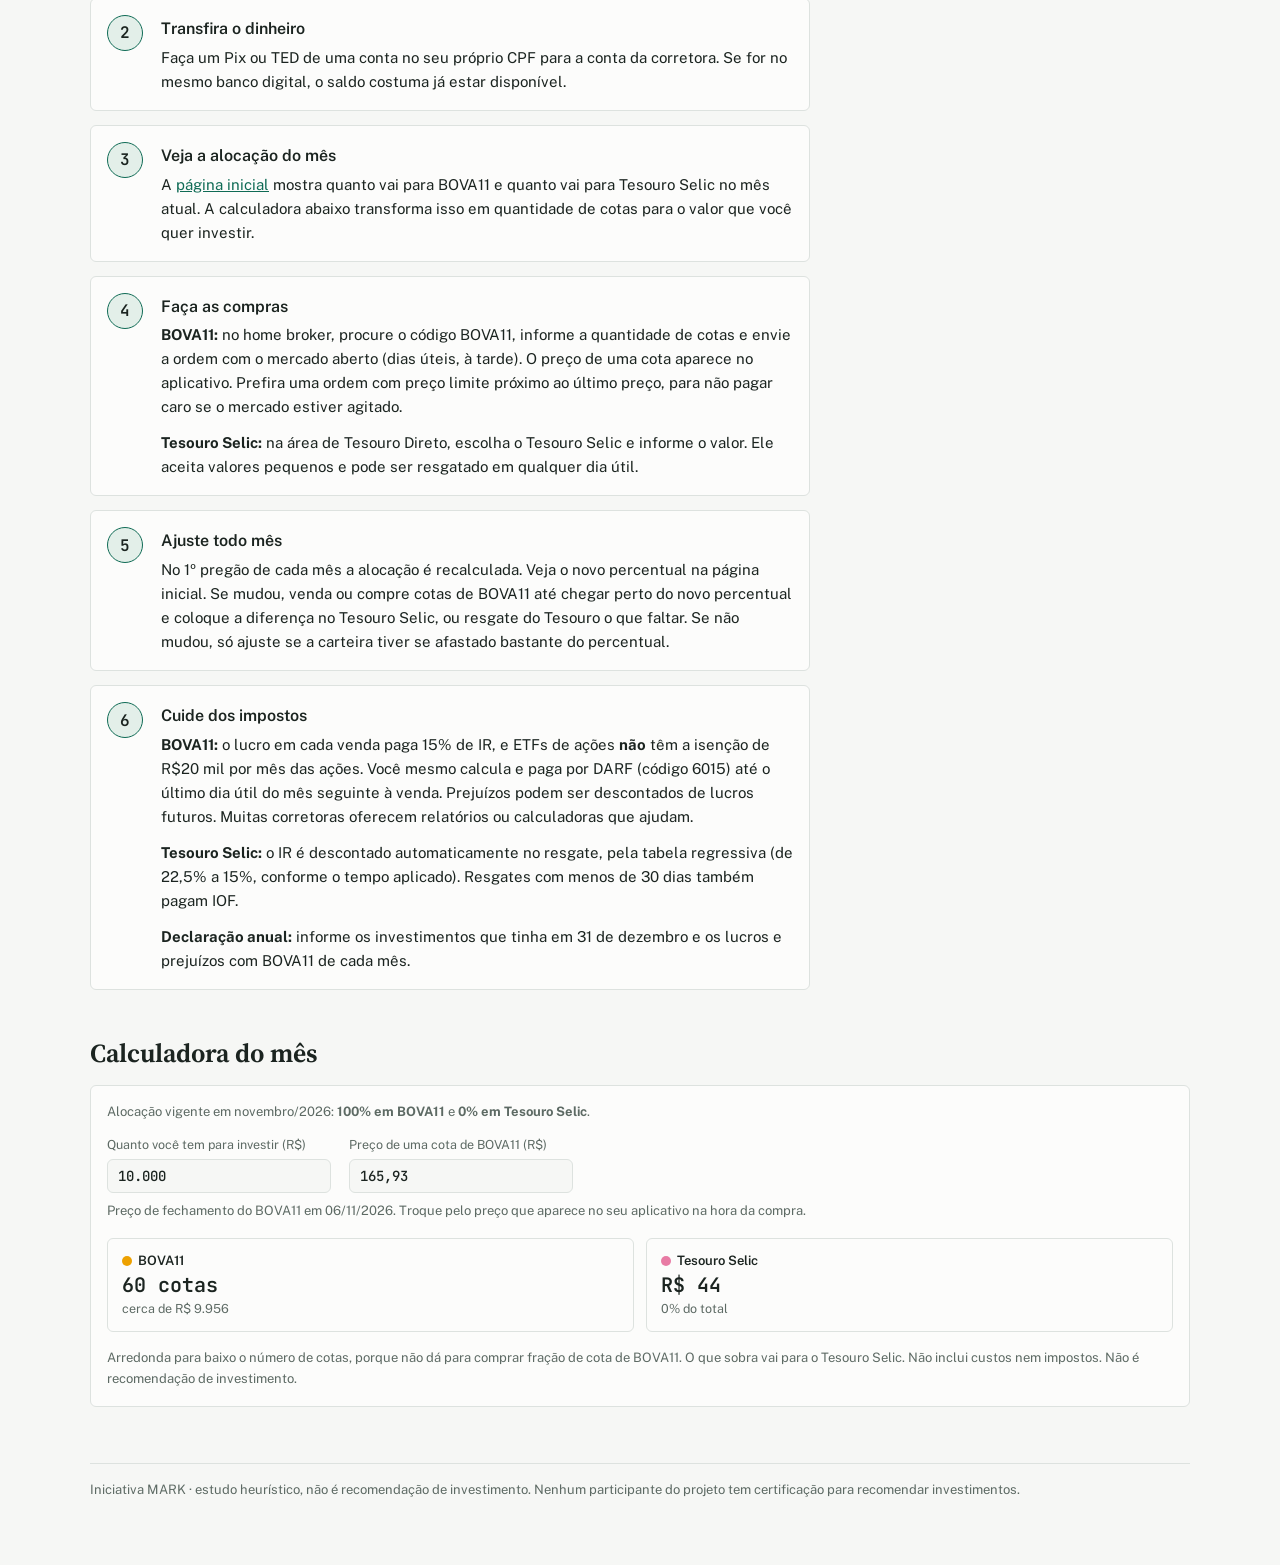
==== commit 784e55df: "Site: números do Método e de Como investir lidos do histórico; contagem regressiva até o 1º pregão d" ====
--- a/como-investir.html
+++ b/como-investir.html
@@ -47,7 +47,7 @@
   </div></div>
   <div class="passo"><span class="num">3</span><div>
     <h3>Só então, invista para o longo prazo</h3>
-    <p>Use na MARK apenas dinheiro que você não vai precisar por vários anos. Em alguns meses ela fica 100% em bolsa e pode cair bastante: no histórico simulado, a pior queda foi de 23,7%. Quem precisa do dinheiro no meio de uma queda acaba vendendo no pior momento.</p>
+    <p>Use na MARK apenas dinheiro que você não vai precisar por vários anos. Em alguns meses ela fica 100% em bolsa e pode cair bastante: no histórico simulado, a pior queda foi de <span id="pior-queda">23,7%</span>. Quem precisa do dinheiro no meio de uma queda acaba vendendo no pior momento.</p>
   </div></div>
 </div>
 
@@ -91,6 +91,12 @@
 </footer>
 </div>
 <script src="assets/comum.js"></script>
-<script>calculadora(document.getElementById("calc"));</script>
+<script>
+calculadora(document.getElementById("calc"));
+carregar("data/historico.json").then(H => {  // pior queda do histórico simulado, sempre atualizada
+  const q = H.metricas && H.metricas.MARK && H.metricas.MARK.max_queda;
+  if(typeof q === "number") document.getElementById("pior-queda").textContent = Math.abs(q*100).toFixed(1).replace(".",",") + "%";
+}).catch(() => {});
+</script>
 </body>
 </html>
